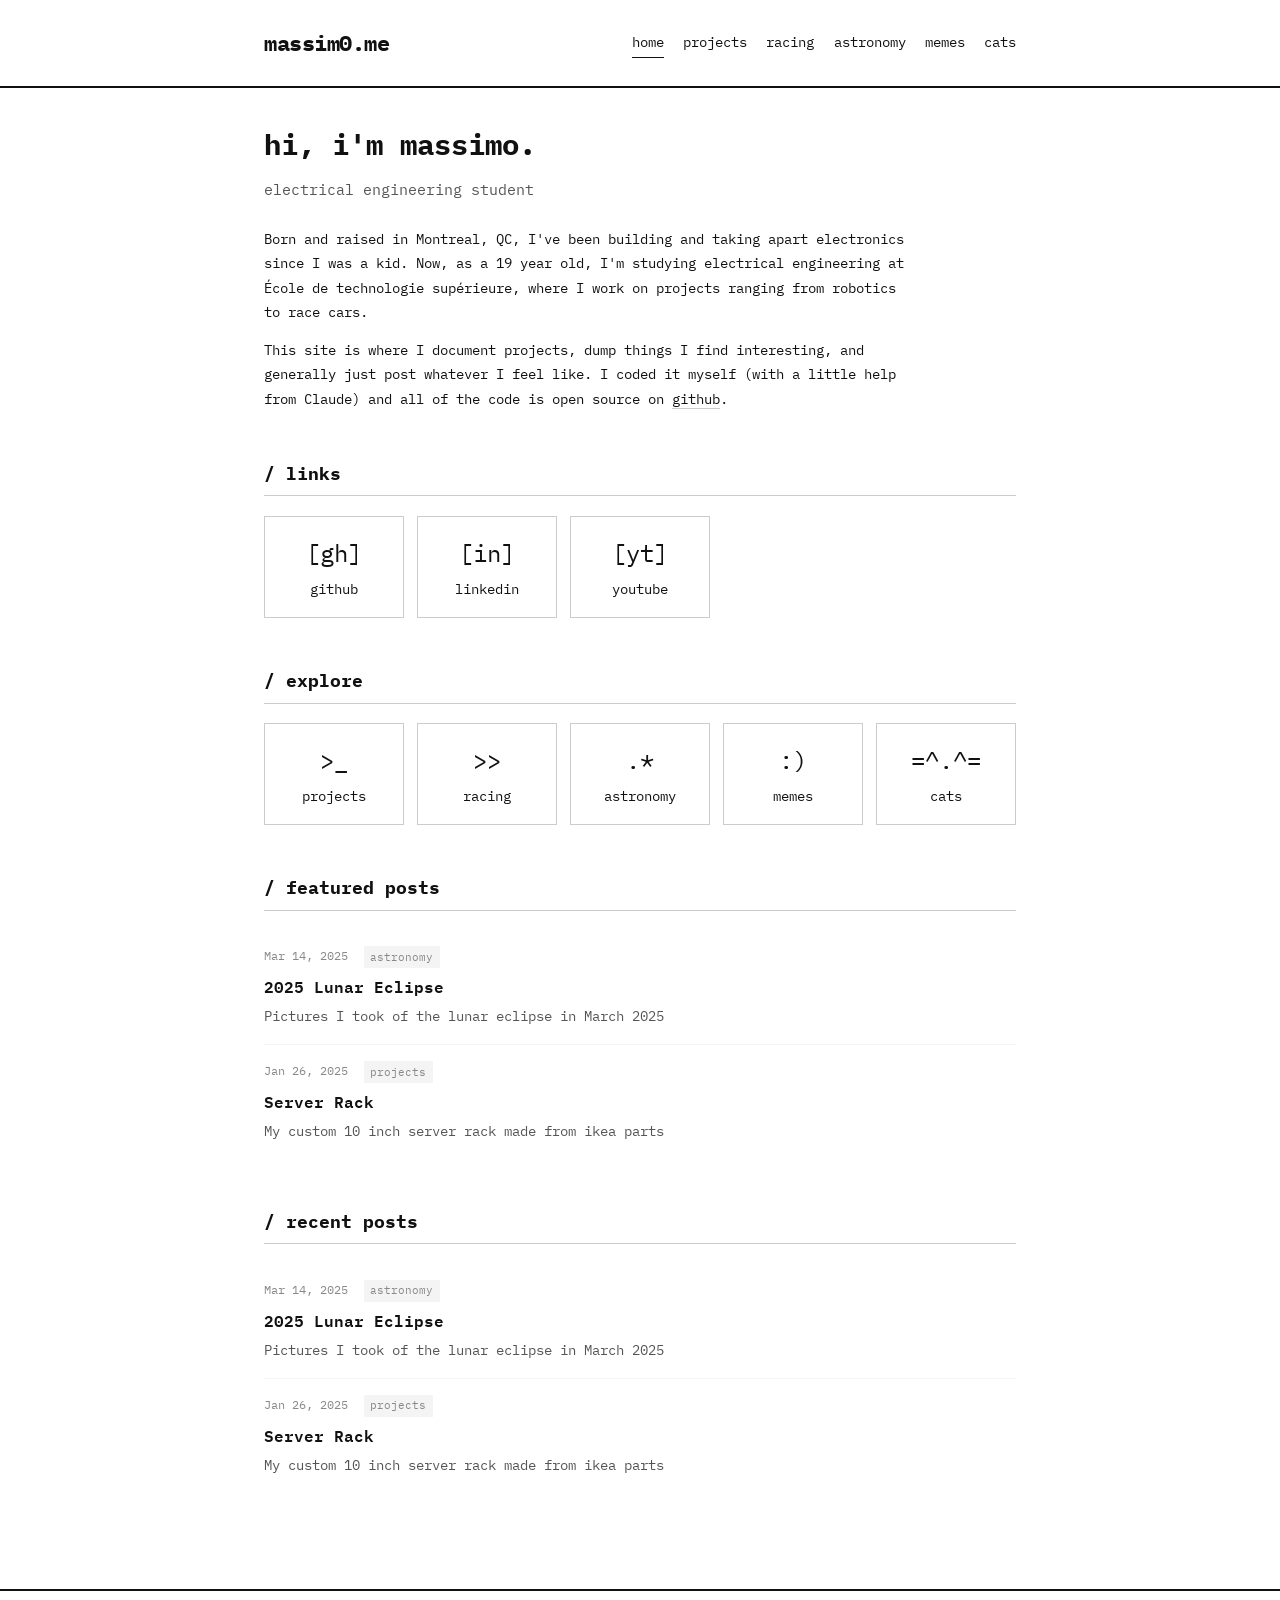
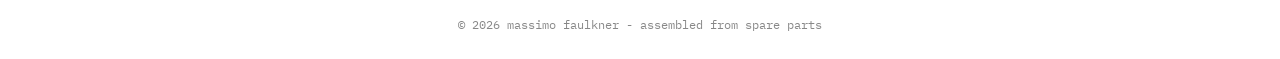
==== index.html @ 1d0e9ced "Initial commit" ====
﻿<!DOCTYPE html>
<html lang="en" data-root="0">
<head>
  <meta charset="UTF-8">
  <meta name="viewport" content="width=device-width, initial-scale=1.0">
  <title>massim0.me</title>
  <link rel="preconnect" href="https://fonts.googleapis.com">
  <link href="https://fonts.googleapis.com/css2?family=IBM+Plex+Mono:wght@400;600;700&display=swap" rel="stylesheet">
  <link rel="stylesheet" href="css/style.css">
</head>
<body>

  <header>
    <div class="container">
      <div class="site-title">
        <a href="index.html">massim0.me</a>
      </div>
      <nav>
        <a href="index.html" class="active">home</a>
        <a href="categories/projects.html">projects</a>
        <a href="categories/racing.html">racing</a>
        <a href="categories/astronomy.html">astronomy</a>
        <a href="categories/memes.html">memes</a>
        <a href="categories/cats.html">cats</a>
      </nav>
    </div>
  </header>

  <main>
    <div class="container">
      <section class="hero">
        <h1>hi, i'm massimo.</h1>
        <p class="tagline">electrical engineering student</p>
        <div class="bio">
          <p>
            Born and raised in Montreal, QC, I've been building and taking
            apart electronics since I was a kid. Now, as a 19 year old, I'm
            studying electrical engineering at &Eacute;cole de technologie sup&eacute;rieure,
            where I work on projects ranging from robotics to race cars.
          </p>
          <p>
            This site is where I document projects, dump things I find
            interesting, and generally just post whatever I feel like. I coded
            it myself (with a little help from Claude) and all of the code is
            open source on <a href="https://github.com/FaulknerMassimo/massim0.me" target="_blank" rel="noopener">github</a>.
          </p>
        </div>
      </section>

      <div class="section-heading">
        <span>/ links</span>
      </div>
      <div class="category-grid">
        <a class="category-card" href="https://github.com/FaulknerMassimo" target="_blank" rel="noopener">
          <span class="cat-icon">[gh]</span>
          <span>github</span>
        </a>
        <a class="category-card" href="https://www.linkedin.com/in/massimo-faulkner-3a79813b6/" target="_blank" rel="noopener">
          <span class="cat-icon">[in]</span>
          <span>linkedin</span>
        </a>
        <a class="category-card" href="https://www.youtube.com/@massimofaulkner735" target="_blank" rel="noopener">
          <span class="cat-icon">[yt]</span>
          <span>youtube</span>
        </a>
      </div>

      <div class="section-heading">
        <span>/ explore</span>
      </div>
      <div class="category-grid">
        <a class="category-card" href="categories/projects.html">
          <span class="cat-icon">&gt;_</span>
          <span>projects</span>
        </a>
        <a class="category-card" href="categories/racing.html">
          <span class="cat-icon">&gt;&gt;</span>
          <span>racing</span>
        </a>
        <a class="category-card" href="categories/astronomy.html">
          <span class="cat-icon">.*</span>
          <span>astronomy</span>
        </a>
        <a class="category-card" href="categories/memes.html">
          <span class="cat-icon">:)</span>
          <span>memes</span>
        </a>
        <a class="category-card" href="categories/cats.html">
          <span class="cat-icon">=^.^=</span>
          <span>cats</span>
        </a>
      </div>

      <div class="section-heading">
        <span>/ featured posts</span>
      </div>
      <ul class="post-list" id="featured-posts"></ul>

      <div class="section-heading">
        <span>/ recent posts</span>
      </div>
      <ul class="post-list" id="recent-posts"></ul>

    </div>
  </main>

  <footer>
    <div class="container">
      <p>&copy; 2026 massimo faulkner - assembled from spare parts</p>
    </div>
  </footer>

  <script src="js/posts.js"></script>
  <script src="js/site.js"></script>
  <script>
    document.addEventListener("DOMContentLoaded", () => {
      const featured = POSTS.filter(p => p.featured);
      renderPostList(featured, document.getElementById("featured-posts"), true);
      const recent = POSTS
        .sort((a, b) => new Date(b.date) - new Date(a.date))
        .slice(0, 6);
      renderPostList(recent, document.getElementById("recent-posts"), true);
    });
  </script>

</body>
</html>
---- css/style.css ----
*, *::before, *::after {
  margin: 0;
  padding: 0;
  box-sizing: border-box;
}

:root {
  --bg: #ffffff;
  --text: #111111;
  --accent: #555555;
  --border: #cccccc;
  --hover: #000000;
  --subtle: #888888;
  --code-bg: #f4f4f4;
  --font-mono: 'IBM Plex Mono', 'Fira Code', 'Source Code Pro', 'Courier New', monospace;
}

html {
  font-size: 16px;
  scroll-behavior: smooth;
}

body {
  font-family: var(--font-mono);
  background: var(--bg);
  color: var(--text);
  line-height: 1.7;
  min-height: 100vh;
  display: flex;
  flex-direction: column;
}

a {
  color: var(--text);
  text-decoration: none;
  border-bottom: 1px solid var(--border);
  transition: border-color 0.2s;
}

a:hover {
  border-color: var(--hover);
}

.container {
  width: 100%;
  max-width: 800px;
  margin: 0 auto;
  padding: 0 1.5rem;
}

header {
  border-bottom: 2px solid var(--text);
  padding: 1.5rem 0;
  margin-bottom: 2rem;
}

header .container {
  display: flex;
  justify-content: space-between;
  align-items: center;
  flex-wrap: wrap;
  gap: 1rem;
}

.site-title {
  font-size: 1.4rem;
  font-weight: 700;
  letter-spacing: -0.5px;
}

.site-title a {
  border: none;
}

.site-title a:hover {
  opacity: 0.7;
}

.site-title .cursor {
  animation: blink 1s step-end infinite;
}

@keyframes blink {
  50% { opacity: 0; }
}

nav {
  display: flex;
  gap: 1.2rem;
  flex-wrap: wrap;
}

nav a {
  font-size: 0.85rem;
  text-transform: lowercase;
  border: none;
  padding: 0.2rem 0;
  position: relative;
}

nav a::after {
  content: '';
  position: absolute;
  bottom: 0;
  left: 0;
  width: 0;
  height: 1px;
  background: var(--text);
  transition: width 0.3s;
}

nav a:hover::after,
nav a.active::after {
  width: 100%;
}

main {
  flex: 1;
  padding-bottom: 3rem;
}

.hero {
  margin-bottom: 3rem;
}

.hero h1 {
  font-size: 1.8rem;
  margin-bottom: 0.5rem;
  font-weight: 700;
}

.hero .tagline {
  color: var(--accent);
  font-size: 0.95rem;
  margin-bottom: 1.5rem;
}

.hero .bio {
  font-size: 0.9rem;
  max-width: 650px;
}

.hero .bio p {
  margin-bottom: 0.8rem;
}

.section-heading {
  font-size: 1.1rem;
  font-weight: 700;
  margin-bottom: 1.2rem;
  padding-bottom: 0.4rem;
  border-bottom: 1px solid var(--border);
  display: flex;
  justify-content: space-between;
  align-items: baseline;
}

.section-heading .view-all {
  font-size: 0.8rem;
  font-weight: 400;
  color: var(--accent);
}

.post-list {
  list-style: none;
  margin-bottom: 3rem;
}

.post-item {
  padding: 1rem 0;
  border-bottom: 1px solid var(--code-bg);
}

.post-item:last-child {
  border-bottom: none;
}

.post-meta {
  font-size: 0.75rem;
  color: var(--subtle);
  margin-bottom: 0.3rem;
  display: flex;
  gap: 1rem;
}

.post-meta .category-tag {
  text-transform: lowercase;
  background: var(--code-bg);
  padding: 0.1rem 0.4rem;
  font-size: 0.7rem;
}

.post-item h3 {
  font-size: 1rem;
  font-weight: 600;
  margin-bottom: 0.3rem;
}

.post-item h3 a {
  border: none;
}

.post-item h3 a:hover {
  opacity: 0.6;
}

.post-item .excerpt {
  font-size: 0.85rem;
  color: var(--accent);
  display: -webkit-box;
  -webkit-line-clamp: 2;
  -webkit-box-orient: vertical;
  overflow: hidden;
}

.category-grid {
  display: grid;
  grid-template-columns: repeat(auto-fill, minmax(140px, 1fr));
  gap: 0.8rem;
  margin-bottom: 3rem;
}

.category-card {
  border: 1px solid var(--border);
  padding: 1rem;
  text-align: center;
  font-size: 0.85rem;
  transition: background 0.2s, border-color 0.2s;
}

.category-card:hover {
  background: var(--code-bg);
  border-color: var(--text);
}

.category-card .cat-icon {
  font-size: 1.5rem;
  margin-bottom: 0.3rem;
  display: block;
}

.category-card span {
  text-transform: lowercase;
}

.category-header {
  margin-bottom: 2rem;
}

.category-header h1 {
  font-size: 1.5rem;
  font-weight: 700;
  margin-bottom: 0.3rem;
}

.category-header p {
  font-size: 0.85rem;
  color: var(--accent);
}

.post-single {
  max-width: 750px;
}

.post-single header.post-header {
  border: none;
  padding: 0;
  margin-bottom: 2rem;
}

.post-single .post-header h1 {
  font-size: 1.6rem;
  font-weight: 700;
  margin-bottom: 0.5rem;
  line-height: 1.3;
}

.post-single .post-header .post-meta {
  font-size: 0.8rem;
}

.post-single .post-body {
  font-size: 0.9rem;
}

.post-single .post-body h2 {
  font-size: 1.2rem;
  margin: 2rem 0 0.8rem;
  font-weight: 700;
}

.post-single .post-body h3 {
  font-size: 1.05rem;
  margin: 1.5rem 0 0.6rem;
  font-weight: 600;
}

.post-single .post-body p {
  margin-bottom: 1rem;
}

.post-single .post-body ul,
.post-single .post-body ol {
  margin: 0.5rem 0 1rem 1.5rem;
}

.post-single .post-body li {
  margin-bottom: 0.3rem;
}

.post-single .post-body img {
  max-width: 100%;
  height: auto;
  margin: 1rem 0;
  border: 1px solid var(--border);
}

.post-single .post-body .post-image {
  display: flex;
  flex-direction: column;
  align-items: center;
  margin: 1.5rem 0;
}

.post-single .post-body .post-image img {
  margin: 0;
}

.post-single .post-body .photo-caption {
  font-size: 0.75rem;
  color: var(--subtle);
  text-align: center;
  margin: 0.4rem 0 0;
}

.post-single .post-body .photo-grid {
  display: grid;
  gap: 1rem;
  margin: 1.5rem auto;
  align-items: start;
}

.post-single .post-body .photo-grid img {
  width: 100%;
  height: auto;
  margin: 0;
}

.post-single .post-body code {
  background: var(--code-bg);
  padding: 0.15rem 0.4rem;
  font-size: 0.85rem;
}

.post-single .post-body pre {
  background: var(--code-bg);
  padding: 1rem;
  overflow-x: auto;
  margin: 1rem 0;
  border: 1px solid var(--border);
}

.post-single .post-body pre code {
  background: none;
  padding: 0;
}

.post-single .post-body blockquote {
  border-left: 3px solid var(--border);
  padding-left: 1rem;
  color: var(--accent);
  margin: 1rem 0;
  font-style: italic;
}

.post-nav {
  margin-top: 3rem;
  padding-top: 1rem;
  border-top: 1px solid var(--border);
  font-size: 0.85rem;
}

.post-nav a {
  color: var(--accent);
}

footer {
  border-top: 2px solid var(--text);
  padding: 1.5rem 0;
  font-size: 0.75rem;
  color: var(--subtle);
  text-align: center;
}

footer a {
  color: var(--subtle);
  border-color: var(--border);
}

@media (max-width: 600px) {
  header .container {
    flex-direction: column;
    align-items: flex-start;
  }

  nav {
    gap: 0.8rem;
  }

  .hero h1 {
    font-size: 1.4rem;
  }

  .category-grid {
    grid-template-columns: repeat(2, 1fr);
  }
}

.photo-grid {
  display: grid;
  grid-template-columns: repeat(auto-fill, minmax(220px, 1fr));
  gap: 0.8rem;
  margin: 1.5rem 0;
}
.photo-grid img {
  width: 100%;
  height: 220px;
  object-fit: cover;
  border: 1px solid var(--border);
  display: block;
}
.photo-caption {
  font-size: 0.75rem;
  color: var(--subtle);
  margin-top: 0.3rem;
}
.cat-section {
  margin-bottom: 2.5rem;
}
.photo-grid .featured {
  grid-column: 1 / -1;
}
.photo-grid .featured img {
  height: 520px;
}

/* Memes Page Styles */
.meme-feed {
  display: grid;
  grid-template-columns: 1fr 1fr;
  gap: 1.5rem;
  align-items: start;
}
.meme-item img {
  max-width: 100%;
  height: auto;
  border: 1px solid var(--border);
  display: block;
}
.meme-item .meme-caption {
  font-size: 0.8rem;
  color: var(--subtle);
  margin-top: 0.5rem;
}
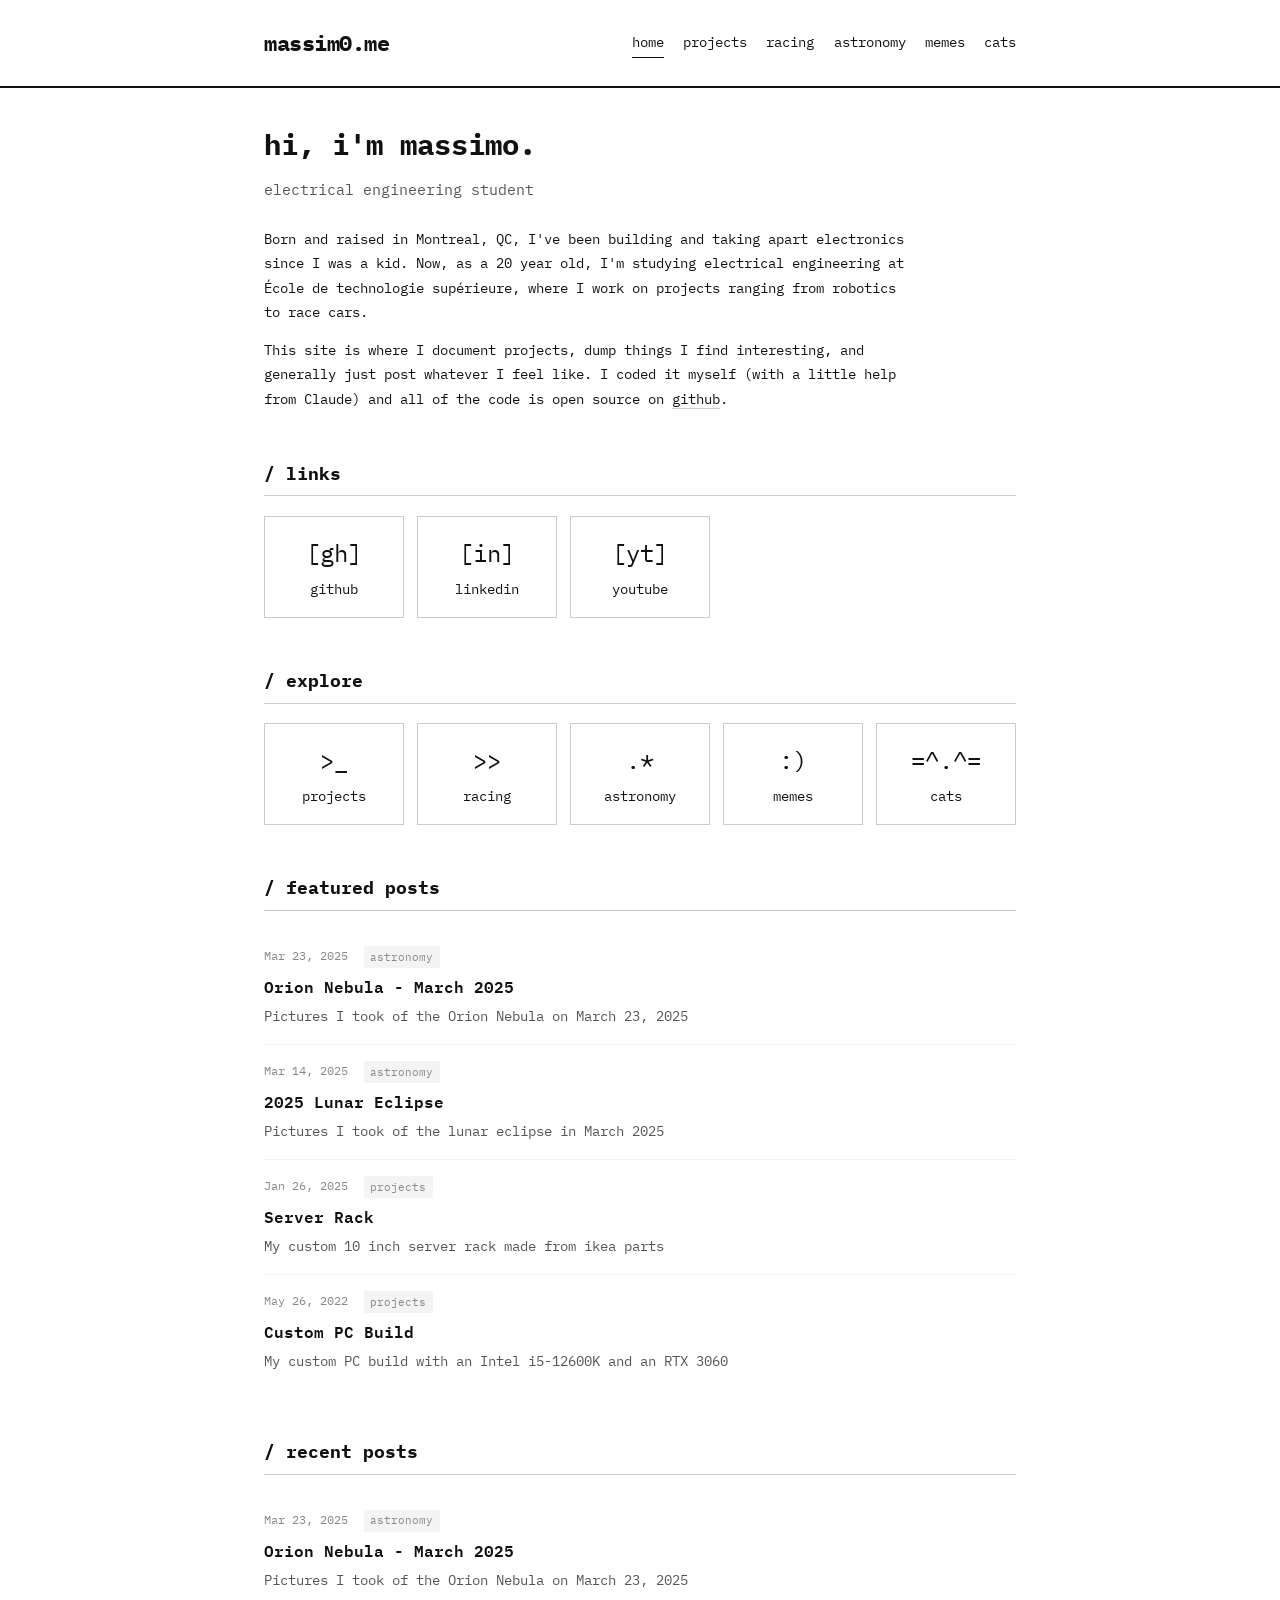
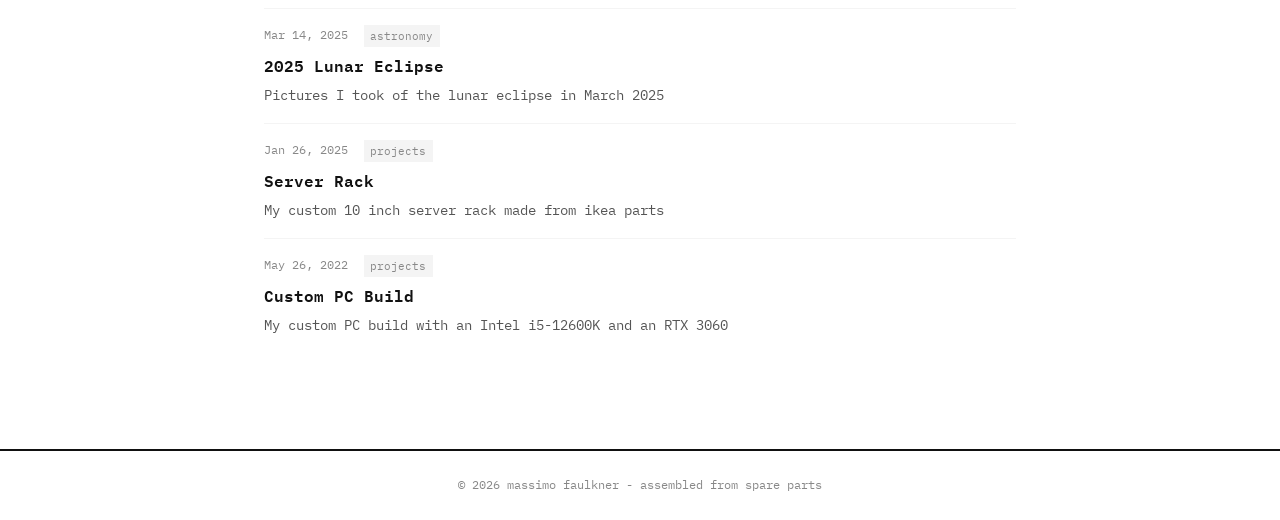
==== commit 15e362f1: "It's my birthday!!! (yesterday)" ====
--- a/index.html
+++ b/index.html
@@ -34,8 +34,8 @@
         <div class="bio">
           <p>
             Born and raised in Montreal, QC, I've been building and taking
-            apart electronics since I was a kid. Now, as a 19 year old, I'm
-            studying electrical engineering at &Eacute;cole de technologie sup&eacute;rieure,
+            apart electronics since I was a kid. Now, as a 20 year old, I'm
+            studying electrical engineering at École de technologie supérieure,
             where I work on projects ranging from robotics to race cars.
           </p>
           <p>
--- a/css/style.css
+++ b/css/style.css
@@ -429,6 +429,31 @@
   border: 1px solid var(--border);
   display: block;
 }
+
+.photo-grid.portrait-grid img {
+  height: auto;
+  object-fit: contain;
+}
+
+
+.photo-grid.height-grid {
+  align-items: stretch;
+}
+
+.photo-grid.height-grid > div:first-child img {
+  height: auto;
+  object-fit: contain;
+}
+
+.photo-grid.height-grid > div:last-child {
+  overflow: hidden;
+}
+
+.photo-grid.height-grid > div:last-child img {
+  height: 100%;
+  object-fit: cover;
+  object-position: center;
+}
 .photo-caption {
   font-size: 0.75rem;
   color: var(--subtle);
@@ -436,6 +461,46 @@
 }
 .cat-section {
   margin-bottom: 2.5rem;
+}
+
+.cat-section .post-image {
+  max-width: 620px;
+  margin: 1.25rem auto 0;
+}
+
+.cat-section .post-image.full-width-video {
+  max-width: none;
+  margin-top: 1rem;
+}
+
+.cat-section .post-image.full-width-image {
+  max-width: none;
+}
+
+.cat-section .post-image.small-video {
+  max-width: 480px;
+}
+
+.cat-section .post-image.small-video video {
+  aspect-ratio: 16 / 20;
+  object-fit: cover;
+  object-position: center;
+}
+
+.cat-section .post-image img {
+  width: 100%;
+  height: auto;
+  border: 1px solid var(--border);
+  display: block;
+}
+
+.cat-section .post-image video {
+  width: 100%;
+  height: auto;
+  border: 1px solid var(--border);
+  background: #000;
+  filter: contrast(0.9) saturate(1.5);
+  display: block;
 }
 .photo-grid .featured {
   grid-column: 1 / -1;
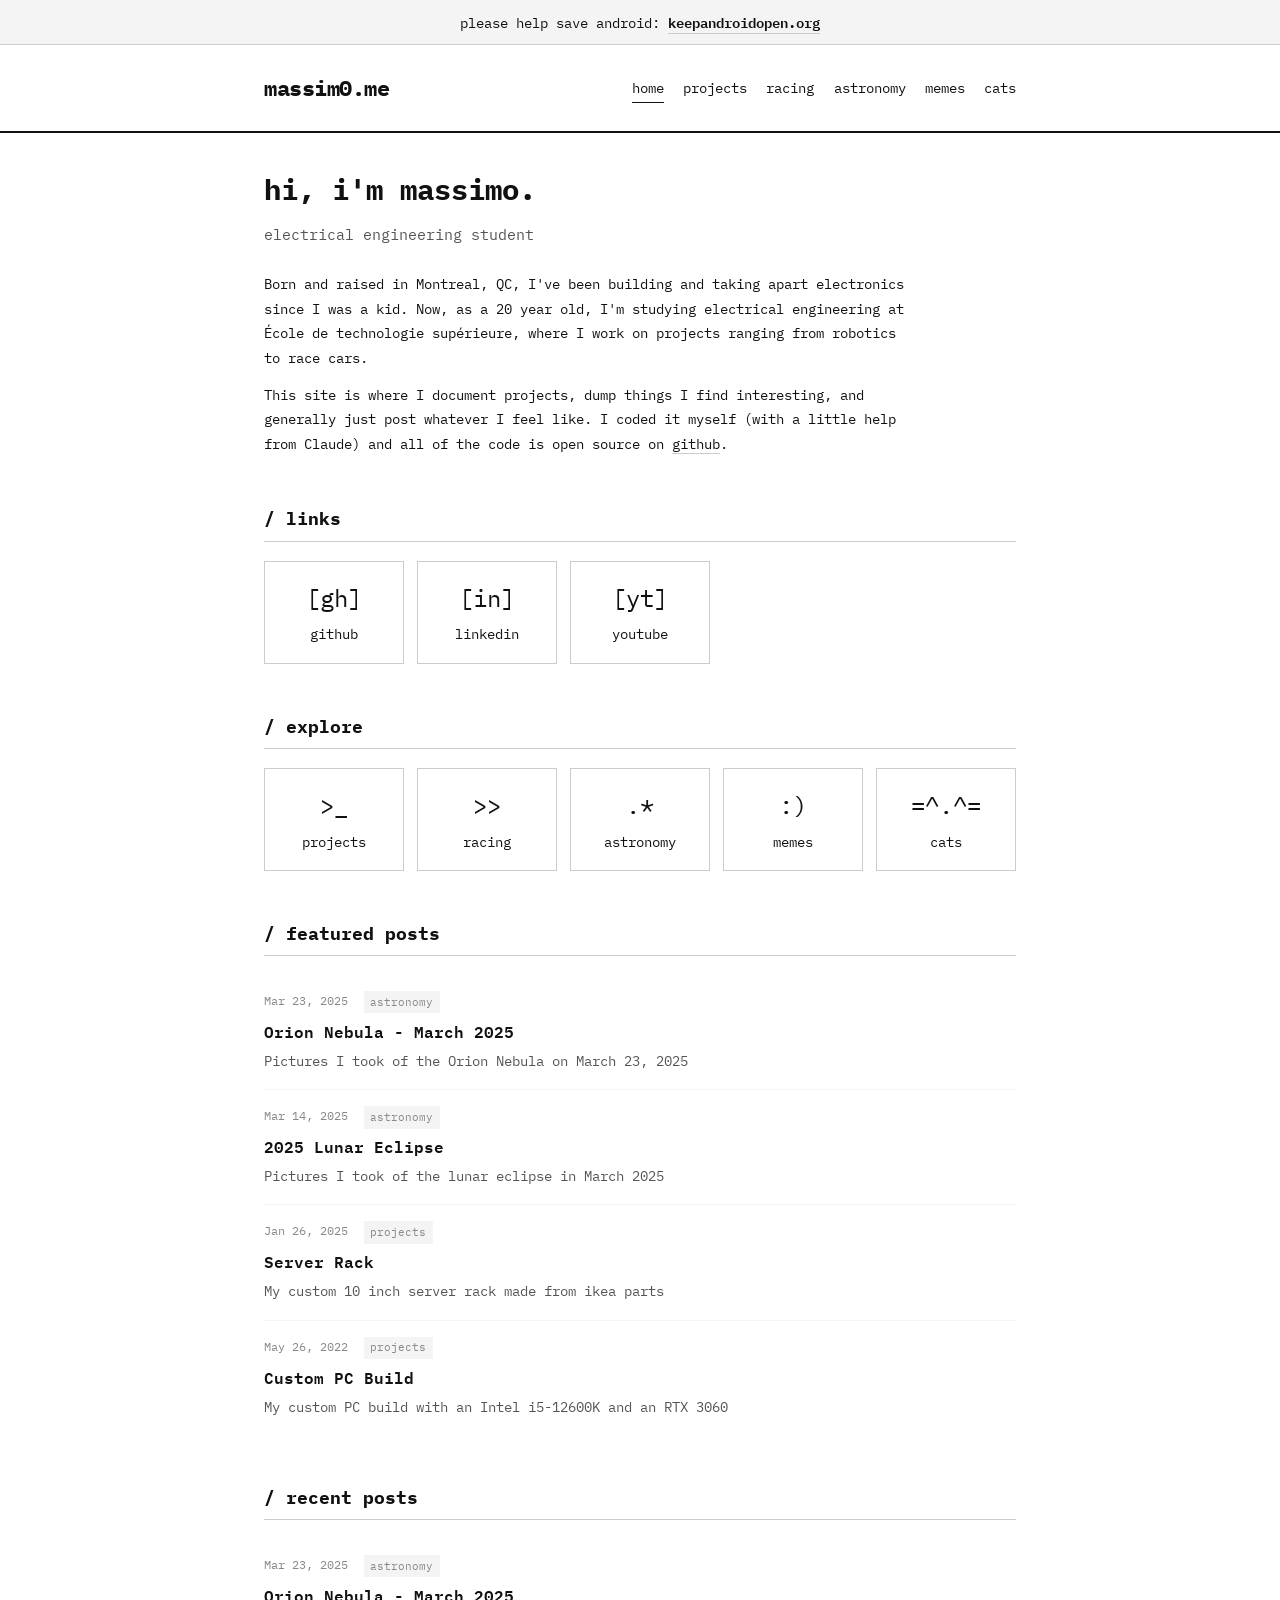
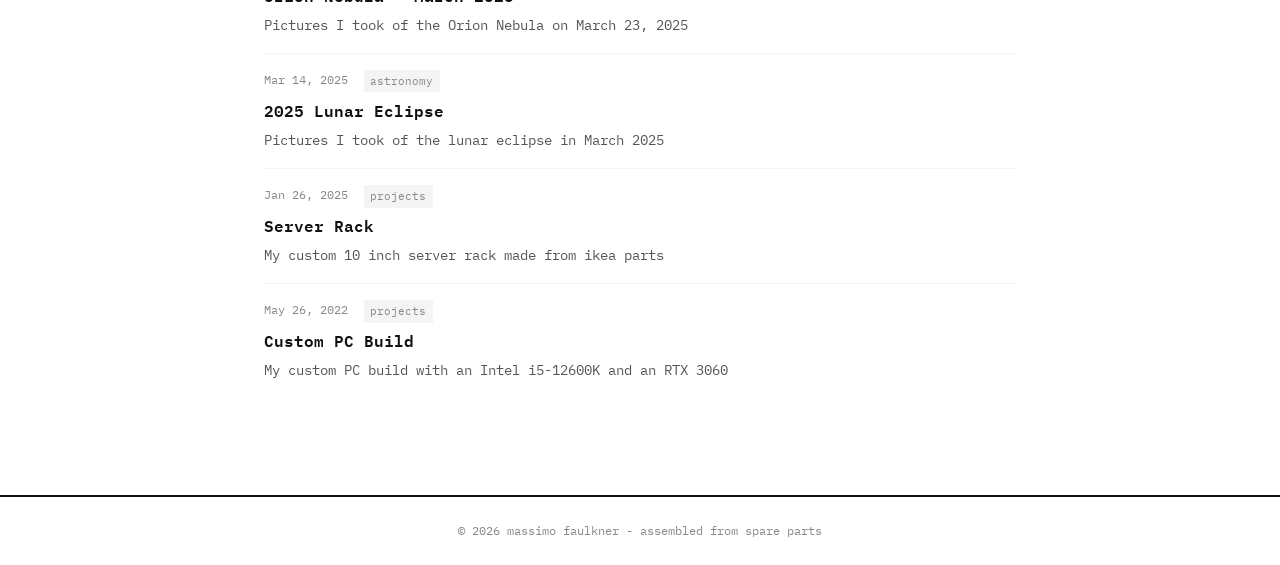
==== commit 6bec6535: "keep android open" ====
--- a/index.html
+++ b/index.html
@@ -9,6 +9,12 @@
   <link rel="stylesheet" href="css/style.css">
 </head>
 <body>
+
+  <div class="top-banner">
+    <div class="container">
+      <p>please help save android: <a href="https://keepandroidopen.org/" target="_blank" rel="noopener">keepandroidopen.org</a></p>
+    </div>
+  </div>
 
   <header>
     <div class="container">
--- a/css/style.css
+++ b/css/style.css
@@ -54,6 +54,22 @@
   margin-bottom: 2rem;
 }
 
+.top-banner {
+  border-bottom: 1px solid var(--border);
+  background: var(--code-bg);
+  font-size: 0.85rem;
+  padding: 0.6rem 0;
+  text-align: center;
+}
+
+.top-banner p {
+  margin: 0;
+}
+
+.top-banner a {
+  font-weight: 600;
+}
+
 header .container {
   display: flex;
   justify-content: space-between;
